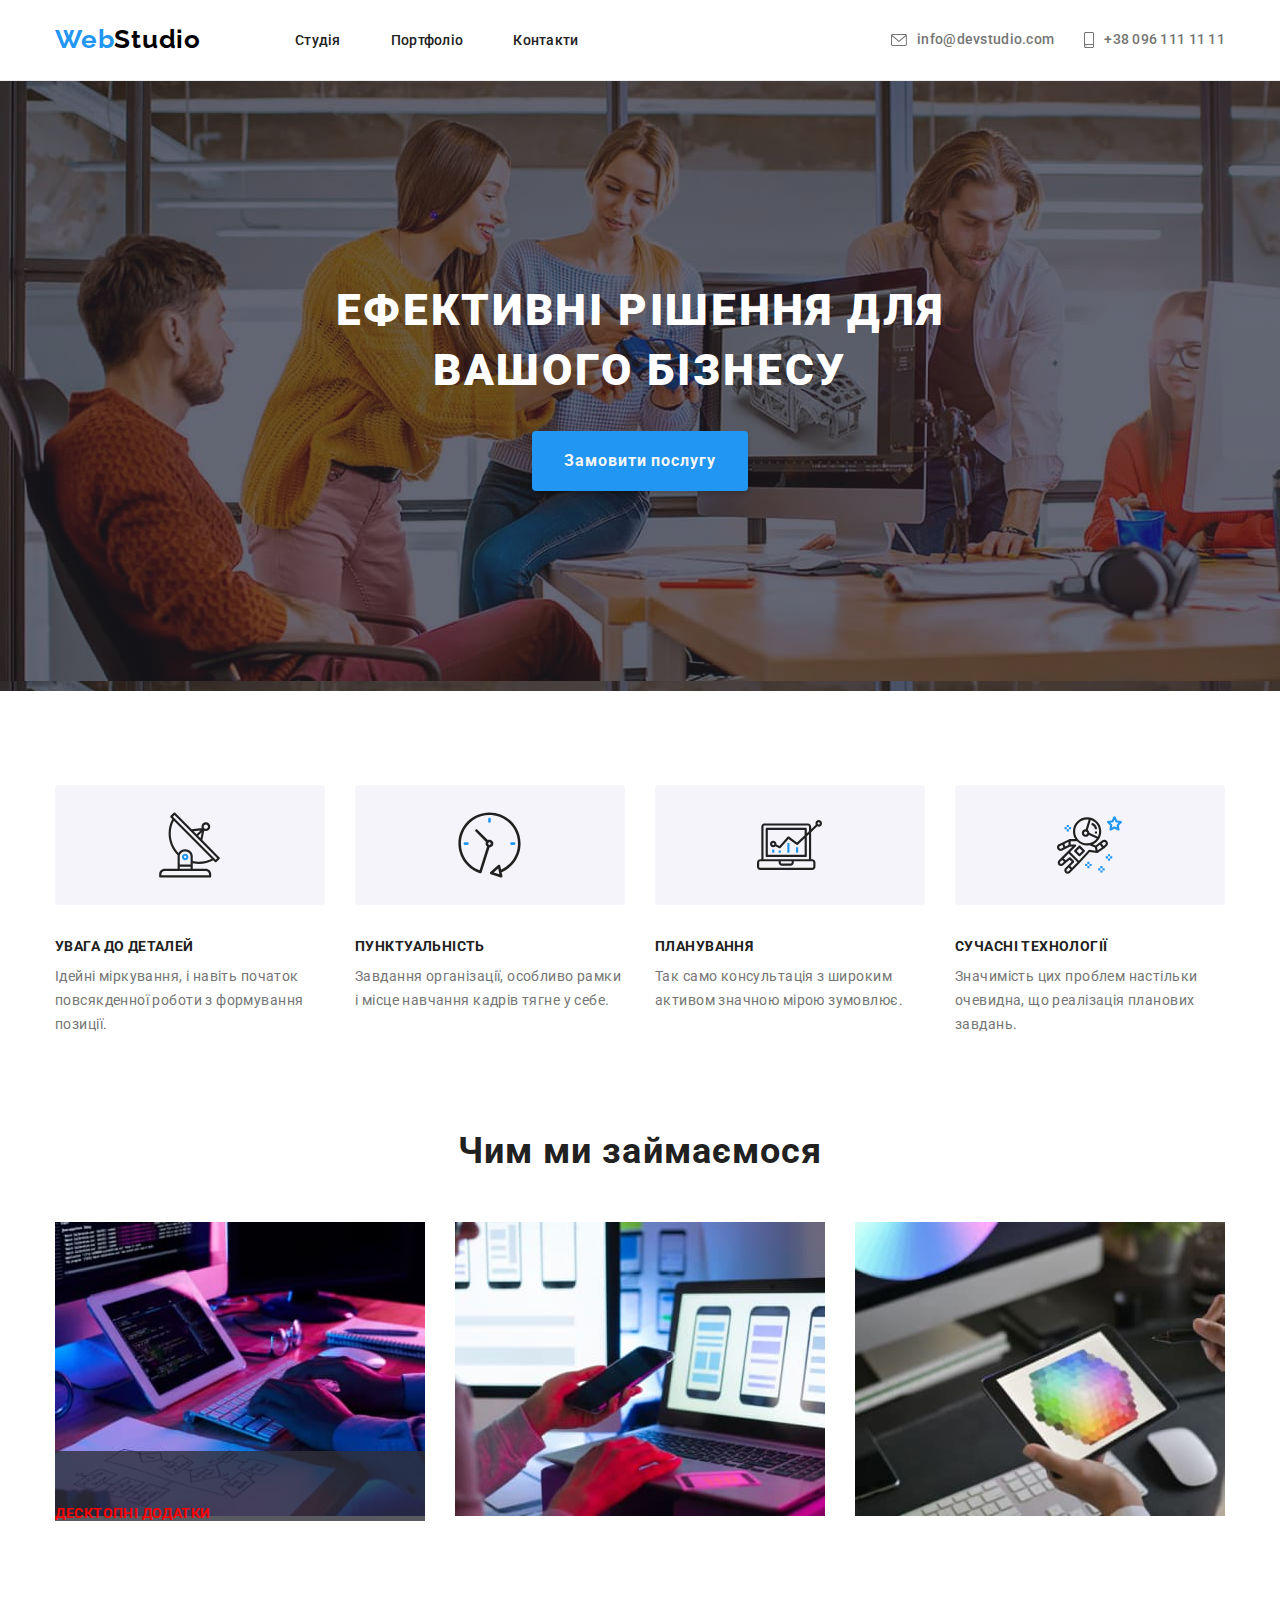
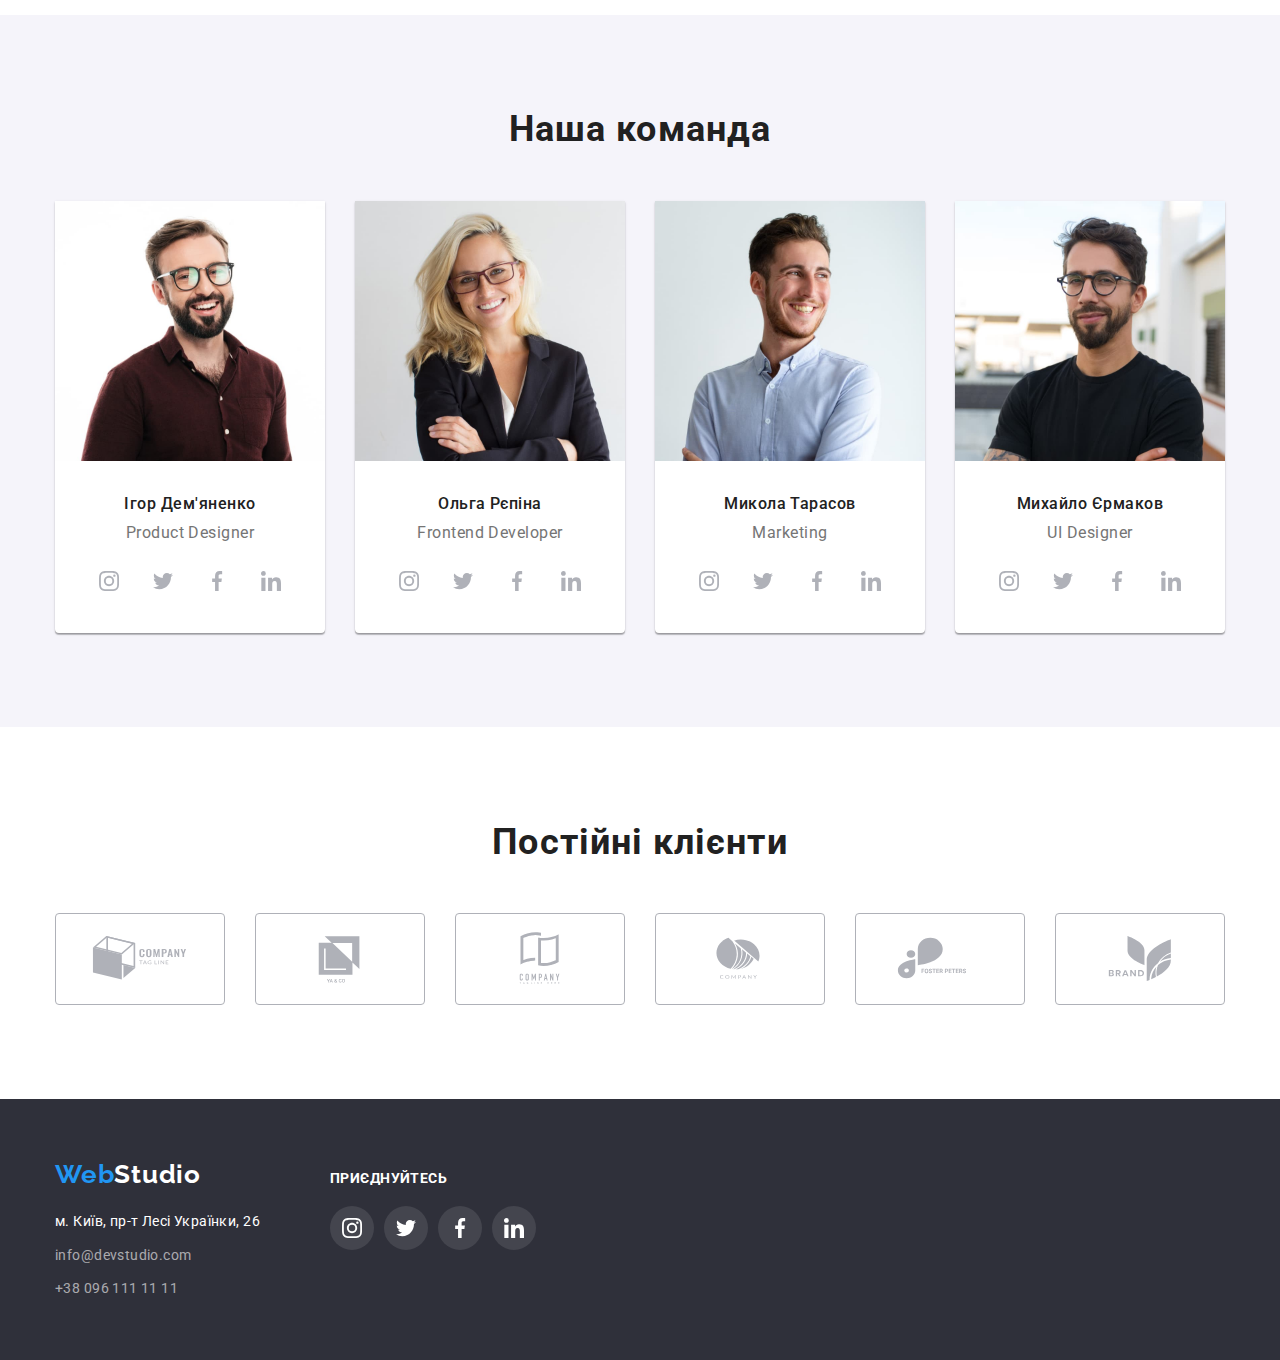
==== index.html @ efcede11 "Initial commit" ====
<!DOCTYPE html>
<html lang="uk">

<head>
  <meta charset="UTF-8">
  <meta http-equiv="X-UA-Compatible" content="IE=edge">
  <meta name="viewport" content="width=device-width, initial-scale=1.0">
  <title>homework</title>
  <link rel="preconnect" href="https://fonts.googleapis.com">
  <link rel="preconnect" href="https://fonts.gstatic.com" crossorigin>
  <link href="https://fonts.googleapis.com/css2?family=Raleway:wght@700&family=Roboto:wght@400;500;700;900&display=swap"
    rel="stylesheet">
  <link rel="stylesheet" href="https://cdnjs.cloudflare.com/ajax/libs/modern-normalize/1.0.0/modern-normalize.min.css">
  <link rel="stylesheet" href="./css/styles.css">
</head>





<body>

  <!--head-->


  <header class="border">

    <div class="container">
      <nav class="menu">
        <a class="logo-sait" href="./index.html"> <span style="color: #2196F3;">Web</span>Studio
        </a>
        <ul class="nav-item">
          <li class="item"><a class="nav-item-text" href="./index.html">Студія</a></li>
          <li class="item"><a class="nav-item-text" href="./portfolio.html">Портфоліо</a></li>
          <li class="item"><a class="nav-item-text" href="#">Контакти</a></li>
        </ul>

        <ul class="conts">

          <li class="contacts-item">

            <a class="contacts-text" href="mailto:info@devstudio.com">
              <svg class="icon-heder wewr " Width="16" Height="12">
                <use href="./img/symbol-defs.svg#icon-mail"></use>
              </svg>

              info@devstudio.com
            </a>
          </li>

          <li class="contacts-item">

            <a class="contacts-text" href="tel:+380961111111">
              <svg class="icon-heder wewr " Width="10" Height="16">
                <use href="./img/symbol-defs.svg#icon-tel"></use>
              </svg>
              +38 096 111 11 11
            </a>
          </li>
        </ul>

      </nav>
    </div>

  </header>


  <!--main-->

  <main>
    <section class="hero-section">
      <div class="container">
        <h1 class="hero-text">Ефективні рішення для вашого бізнесу</h1>
        <button class="main-batton" type="button">Замовити послугу</button>
      </div>
    </section>




    <section class="peculiarities">
      <div class="container">
        <ul class="marker">

          <li class="ddd">
            <div class="dddd">
              <svg class="icon-rectangle">
                <use class="aaa" width="65" height="70" href="./img/symbol-features.svg#icon-antenna">
                </use>
              </svg>
            </div>
            <h3 class="h3-text">увага до деталей</h3>
            <p class="p">Ідейні міркування, і навіть початок повсякденної роботи з формування позиції.</p>
          </li>



          <li class="ddd">
            <div class="dddd">
              <svg class="icon-rectangle">
                <use class="aaa" width="65" height="70" href="./img/symbol-features.svg#icon-clock">
                </use>
              </svg>
            </div>
            <h3 class="h3-text">пунктуальність</h3>
            <p class="p">Завдання організації, особливо рамки і місце навчання кадрів тягне у себе.</p>
          </li>


          <li class="ddd">
            <div class="dddd">
              <svg class="icon-rectangle">
                <use class="aaa" width="65" height="70" href="./img/symbol-features.svg#icon-diagram">
                </use>
              </svg>
            </div>
            <h3 class="h3-text">планування</h3>
            <p class="p">Так само консультація з широким активом значною мірою зумовлює.</p>
          </li>



          <li class="ddd">
            <div class="dddd">
              <svg class="icon-rectangle">
                <use class="aaa" width="65" height="70" href="./img/symbol-features.svg#icon-astronaut">
                </use>
              </svg>
            </div>
            <h3 class="h3-text">сучасні технології</h3>
            <p class="p">Значимість цих проблем настільки очевидна, що реалізація планових завдань.</p>
          </li>
        </ul>
      </div>
    </section>



    <!--Чим ми займаємося-->
    <section class="What">
      <div class="container">
        <h2 class="h2-text">Чим ми займаємося</h2>
        <ul class="foto">

          <li>
            <div class="product-thumb">
              <h2 class="decor-img">Десктопні додатки</h2>
              <img src="./img/web1.jpg" alt="Чим ми займаємося" width=370 height="294">

            </div>
          </li>
          <li><img src="./img/web2.jpg" alt="Чим ми займаємося" width=370 height="294"></li>
          <li><img src="./img/web3.jpg" alt="Чим ми займаємося" width=370 height="294"></li>


        </ul>
      </div>
    </section>


    <!--Наша команда-->

    <section class="team">
      <div class="container">
        <h2 class="our-team">Наша команда</h2>


        <div class="rrr">
          <li class="team-foto"><img src="./img/igor.jpg" alt="Наша команда" width="270" height="260">
            <p class="name-team">Ігор Дем'яненко</p>
            <h3 class="team-professions">Product Designer</h3>





            <ul class="team-socials">
              <li class="team-socials-item">
                <a href="#" class="team-socials-link">

                  <svg class="team-socials-icon" width=20 height=20>
                    <use href="./img/symbol-social.svg#icon-instagram"></use>
                  </svg>

                </a>
              </li>

              <li class="team-socials-item">
                <a href="#" class="team-socials-link">

                  <svg class="team-socials-icon" width=20 height=20>
                    <use href="./img/symbol-social.svg#icon-twitter"></use>
                  </svg>

                </a>
              </li>

              <li class="team-socials-item">
                <a href="#" class="team-socials-link">

                  <svg class="team-socials-icon" width=20 height=20>
                    <use href="./img/symbol-social.svg#icon-facebook"></use>
                  </svg>

                </a>
              </li>

              <li class="team-socials-item">
                <a href="#" class="team-socials-link">

                  <svg class="team-socials-icon" width=20 height=20>
                    <use href="./img/symbol-social.svg#icon-linkedin"></use>
                  </svg>

                </a>
              </li>

            </ul>



          <li class="team-foto"><img src="./img/olga.jpg" alt="Наша команда" width="270" height="260">
            <p class="name-team">Ольга Рєпіна</p>
            <h3 class="team-professions">Frontend Developer</h3>
            <ul class="team-socials">
              <li class="team-socials-item">
                <a href="#" class="team-socials-link">

                  <svg class="team-socials-icon" width=20 height=20>
                    <use href="./img/symbol-social.svg#icon-instagram"></use>
                  </svg>

                </a>
              </li>

              <li class="team-socials-item">
                <a href="#" class="team-socials-link">

                  <svg class="team-socials-icon" width=20 height=20>
                    <use href="./img/symbol-social.svg#icon-twitter"></use>
                  </svg>

                </a>
              </li>

              <li class="team-socials-item">
                <a href="#" class="team-socials-link">

                  <svg class="team-socials-icon" width=20 height=20>
                    <use href="./img/symbol-social.svg#icon-facebook"></use>
                  </svg>

                </a>
              </li>

              <li class="team-socials-item">
                <a href="#" class="team-socials-link">

                  <svg class="team-socials-icon" width=20 height=20>
                    <use href="./img/symbol-social.svg#icon-linkedin"></use>
                  </svg>

                </a>
              </li>

            </ul>

          </li>


          <li class="team-foto"><img src="./img/mykola.jpg" alt="Наша команда" width="270" height="260">
            <p class="name-team">Микола Тарасов</p>
            <h3 class="team-professions">Marketing</h3>
            <ul class="team-socials">
              <li class="team-socials-item">
                <a href="#" class="team-socials-link">

                  <svg class="team-socials-icon" width=20 height=20>
                    <use href="./img/symbol-social.svg#icon-instagram"></use>
                  </svg>

                </a>
              </li>

              <li class="team-socials-item">
                <a href="#" class="team-socials-link">

                  <svg class="team-socials-icon" width=20 height=20>
                    <use href="./img/symbol-social.svg#icon-twitter"></use>
                  </svg>

                </a>
              </li>

              <li class="team-socials-item">
                <a href="#" class="team-socials-link">

                  <svg class="team-socials-icon" width=20 height=20>
                    <use href="./img/symbol-social.svg#icon-facebook"></use>
                  </svg>

                </a>
              </li>

              <li class="team-socials-item">
                <a href="#" class="team-socials-link">

                  <svg class="team-socials-icon" width=20 height=20>
                    <use href="./img/symbol-social.svg#icon-linkedin"></use>
                  </svg>

                </a>
              </li>

            </ul>
          </li>

          <li class="team-foto"><img src="./img/myxailo.jpg" alt="Наша команда" width="270" height="260">
            <p class="name-team">Михайло Єрмаков</p>
            <h3 class="team-professions">UI Designer</h3>
            <ul class="team-socials">
              <li class="team-socials-item">
                <a href="#" class="team-socials-link">

                  <svg class="team-socials-icon" width=20 height=20>
                    <use href="./img/symbol-social.svg#icon-instagram"></use>
                  </svg>

                </a>
              </li>

              <li class="team-socials-item">
                <a href="#" class="team-socials-link">

                  <svg class="team-socials-icon" width=20 height=20>
                    <use href="./img/symbol-social.svg#icon-twitter"></use>
                  </svg>

                </a>
              </li>

              <li class="team-socials-item">
                <a href="#" class="team-socials-link">

                  <svg class="team-socials-icon" width=20 height=20>
                    <use href="./img/symbol-social.svg#icon-facebook"></use>
                  </svg>

                </a>
              </li>

              <li class="team-socials-item">
                <a href="#" class="team-socials-link">

                  <svg class="team-socials-icon" width=20 height=20>
                    <use href="./img/symbol-social.svg#icon-linkedin"></use>
                  </svg>

                </a>
              </li>

            </ul>

          </li>
        </div>


    </section>



    <section class="ikn">
      <div class="container">
        <h2 class="ikns">Постійні клієнти</h2>

        <ul class="clients-list">



          <li class="clients">

            <a class="clients-link" href="#" target="_blank">
              <svg class="icon-company" width="106" height="60">
                <use href="./img/symbol-clients.svg#icon-Logo6"></use>
              </svg>
            </a>

          </li>

          <li class="clients">
            <a class="clients-link" href="#" target="_blank">
              <svg class="icon-company" width="106" height="60">
                <use href="./img/symbol-clients.svg#icon-Logo1"></use>
              </svg>
            </a>
          </li>

          <li class="clients">
            <a class="clients-link" href="#" target="_blank">
              <svg class="icon-company" width="106" height="60">
                <use href="./img/symbol-clients.svg#icon-Logo2"></use>
              </svg>
            </a>
          </li>

          <li class="clients">
            <a class="clients-link" href="#" target="_blank">
              <svg class="icon-company" width="106" height="60">
                <use href="./img/symbol-clients.svg#icon-Logo3"></use>
              </svg>
            </a>
          </li>

          <li class="clients">
            <a class="clients-link" href="#" target="_blank">
              <svg class="icon-company" width="106" height="60">
                <use href="./img/symbol-clients.svg#icon-Logo4"></use>
              </svg>
            </a>
          </li>

          <li class="clients">
            <a class="clients-link" href="#" target="_blank">
              <svg class="icon-company" width="106" height="60">
                <use href="./img/symbol-clients.svg#icon-Logo5"></use>
              </svg>
            </a>
          </li>
        </ul>


      </div>

    </section>


    <!--footer-->

    <footer class="address">
      <div class="container">
        <div class="footer-socials">
          <div class="adress-items">
            <a class="logo-nav-address" href="./index.html"> <span style="color: #2196F3;">Web</span>Studio </a>


            <ul class="contacts">
              <li class="cont"><a class="cont-address-text" href="https://goo.gl/maps/hf1jpu9bbmZNbc6U8" target="_blank"
                  rel="noopener norreffer">м. Київ, пр-т Лесі
                  Українки, 26</a></li>
              <li class="cont"><a class="cont-mail-text" href="mailto:info@devstudio.com">info@devstudio.com</a></li>
              <li class="cont"><a class="cont-tel-tex" href="tel:+380961111111">+38 096 111 11 11</a></li>
            </ul>


          </div>



          <div class="conect-items">
            <p>приєднуйтесь</p>
            <ul class="connect-list">
              <li class="connect-item">
                <a href="#" class="connect-link">

                  <svg width=20 height=20>
                    <use href="./img/symbol-social.svg#icon-instagram"></use>
                  </svg>

                </a>
              </li>

              <li class="connect-item">
                <a href="#" class="connect-link">

                  <svg width=20 height=20>
                    <use href="./img/symbol-social.svg#icon-twitter"></use>
                  </svg>

                </a>
              </li>

              <li class="connect-item">
                <a href="#" class="connect-link">

                  <svg width=20 height=20>
                    <use href="./img/symbol-social.svg#icon-facebook"></use>
                  </svg>

                </a>
              </li>

              <li class="connect-item">
                <a href="#" class="connect-link">

                  <svg width=20 height=20>
                    <use href="./img/symbol-social.svg#icon-linkedin"></use>
                  </svg>

                </a>
              </li>


            </ul>


          </div>
        </div>

    </footer>


</body>

</html>
---- css/styles.css ----
:root {
  --best-color1: #2196f3;
  --best-color2: #f5f5f5;
  --best-color3: #212121;
  --best-color4: #757575;
  --best-color5: #f5f4fa;
  --best-color6: #2f303a;
  --best-color7: #000000;
  --best-color8: #ffffff;
  --best-color9: #ffffff99;
  --best-color10: #e60909;
}

/* reset */
h1,
h2,
h3,
h4,
h5,
h6,
p,
ul {
  margin: 0;
  padding: 0;
}
body {
  background-color: var(--best-color8);
  font-family: "Roboto", sans-serif;
  color: var(--best-color3);
  text-decoration: none;
}
.border {
  border-bottom-width: 1px;
  border-bottom-style: solid;
  border-bottom-color: #ececec;
}

.container {
  width: 1200px;
  margin: 0 auto;
  padding-left: 15px;
  padding-right: 15px;
}
.menu {
  display: flex;
  align-items: center;
  margin: auto;
}

.logo-sait {
  padding-top: 24px;
  padding-bottom: 25px;
  display: flex;
  font-family: "Raleway", sans-serif;
  font-size: 26px;
  font-weight: 700;
  line-height: 1.19;
  letter-spacing: 0.03em;
  color: var(--best-color7);
  text-decoration: none;
  font-style: normal;
  line-height: 31px;
}

.nav-item {
  margin-left: 94px;
  font-weight: 500;
  align-items: center;
  display: flex;
  list-style-type: none;
}
.nav-item-text {
  font-family: "Roboto", sans-serif;
  text-decoration: none;
  color: var(--best-color3);
  font-style: normal;
  font-size: 14px;
  line-height: 1.14;
  letter-spacing: 0.02em;
}
.nav-item .item + .item {
  margin-left: 50px;
}
.nav-item-text:focus {
  color: var(--best-color1);
}
.nav-item-text:hover {
  color: var(--best-color1);
}

/* mail-tel*/

.conts {
  margin-left: auto;
  display: flex;
  align-items: center;
}
.conts .contacts-item + .contacts-item{
margin-left: 30px;
}

.conect-items {
  display: inline-block;
  text-decoration: none;
  
}

.contacts-text {
  fill: #757575;
  display: flex;
  align-items: center;
  text-decoration: none;
  font-family: "Roboto", sans-serif;
  font-size: 14px;
  font-weight: 500;
  line-height: 1.14;
  letter-spacing: 0.02em;
  text-align: left;
  color: var(--best-color4);
}


li.contacts-item {
  list-style-type: none;
}

.icon-heder {
  color: #757575;
  display: flex;
  align-items: center;
}
.wewr{
  margin-right: 10px;
}
.contacts-text:hover {
  fill: #2196f3;
  color: var(--best-color1);
}

.contacts-text:focus {
  fill: #2196f3;
  color: var(--best-color1);
}
.hero-section {
}
.hero-section {
  background-color:#c4c4c4;
  background-image:linear-gradient(rgba(47, 48, 58, 0.4), rgba( 47, 48, 58, 0.4)), url(../img/team.jpg);
  border-top-width: 3px;
  display: block;
  text-align: center;
  padding-top: 200px;
  padding-bottom: 200px;
  margin: 0 auto;
}

.hero-text {
  text-transform: uppercase;
  color: white;
  font-size: 44px;
  font-weight: 900;
  line-height: 1.36;
  letter-spacing: 0.06em;
  text-align: center;
  max-width: 696px;
  margin: auto;
}

/* Ефективні рішення для вашого бізнесу */
.main-batton {
  background-color: var(--best-color6);
  display: block;
  margin: 0 auto;
  font-family: "roboto";
  border-radius: 4px;
  background-color: var(--best-color1);
  border-color: var(--brand-color1);
  color: var(--best-color2);
  padding: 15px 32px;
  font-size: 16px;
  font-weight: 700;
  line-height: 1.87;
  letter-spacing: 0.06em;
  text-align: center;
  text-decoration: none;
  cursor: pointer;
  text-decoration: none;
  margin-top: 30px;
  border: none;
  box-shadow: 0px 4px 4px rgba(0, 0, 0, 0.15);
}
.main-batton:focus {
  border-radius: 4px;
  background-color: #188ce8;
}
.main-batton:hover {
  background-color: #188ce8;
  box-shadow: 0px 4px 4px rgba(0, 0, 0, 0.15);
}
.main-batton:active {
  background-color: #188ce8;
}

.marker {
  gap: 30px;
  display: flex;
  list-style-type: none;
}
.peculiarities {
  padding-bottom: 94px;
  padding-top: 94px;
  display: block;
}

/*Чим ми займаємося */

.icon-rectangle {
  padding: 25px 102px 25px 102px;
  width: 270px;
  height: 120px;
  background: #f5f4fa;
  border-radius: 4px;
}
.What {
  padding-bottom: 94px;
}
.h3-text {
  margin-top: 30px;
  font-family: "Roboto", sans-serif;
  font-size: 14px;
  font-weight: 700;
  line-height: 1.14;
  letter-spacing: 0.03em;
  text-align: left;
  color: var(--best-color3);
  text-transform: uppercase;
  margin-bottom: 10px;
}

.p {
  font-family: "Roboto", sans-serif;
  font-size: 14px;
  line-height: 1.71;
  letter-spacing: 0.03em;
  text-align: left;
  color: var(--best-color4);
  width: 270px;
}
.foto {
  gap: 30px;
}
.h2-text {
  margin-bottom: 50px;
  font-family: "Roboto", sans-serif;
  font-size: 36px;
  font-weight: 700;
  line-height: 1.16;
  letter-spacing: 0.03em;
  text-align: center;
  color: var(--best-color3);
  text-align: center;
}

.product-thumb {
  position: relative;
}

.product-thumb::before {
  display: inline-block;
  position: absolute;
  content: "";
  width: 100%;
  height: 70px;
  bottom: 0%;
  background-color: rgba(47, 48, 58, 0.8);
}
.decor-img {
  width: 156px;
  height: 16px;
  display: inline-block;
  bottom: 0%;

  font-family: "Roboto";
  font-style: normal;
  font-weight: 700;
  font-size: 14px;
  line-height: 16px;
  text-align: center;
  letter-spacing: 0.03em;
  text-transform: uppercase;

  color: red;

  position: absolute;
}

/* Наша команда*/

.team {
  padding-top: 94px;
  padding-bottom: 94px;
}

.team-foto {
  box-shadow: 0px 1px 3px rgba(0, 0, 0, 0.12), 0px 1px 1px rgba(0, 0, 0, 0.14),
    0px 2px 1px rgba(0, 0, 0, 0.2);
  border-radius: 0px 0px 4px 4px;
  background-color: #ffffff;
  list-style-type: none;
}
.rrr {
  gap: 30px;
  display: flex;
}
.our-team {
  font-family: "Roboto", sans-serif;
  font-size: 36px;
  font-weight: 700;
  line-height: 1.16;
  letter-spacing: 0.03em;
  text-align: center;
  color: var(--best-color3);
  margin-bottom: 50px;
}
.name-team {
  padding-top: 30px;
  margin-bottom: 10px;
  font-family: "Roboto", sans-serif;
  font-size: 16px;
  font-weight: 500;
  line-height: 1.18;
  letter-spacing: 0.03em;
  text-align: center;
  color: var(--best-color3);
}
.team-professions {
  font-family: "Roboto", sans-serif;
  font-size: 16px;
  font-weight: 400;
  line-height: 1.18;
  letter-spacing: 0.03em;
  text-align: center;
  color: var(--best-color4);
}
.address {
  padding-top: 60px;
  padding-bottom: 60px;
  background-color: var(--best-color6);
}
.logo-nav-address {
  font-family: "Raleway", sans-serif;
  font-size: 26px;
  font-weight: 700;
  line-height: 1.19;
  letter-spacing: 0.03em;
  text-align: left;
  color: var(--best-color8);
  text-decoration: none;
  font-style: normal;
  margin-bottom: 20px;
  display: block;
}
.contacts {
  list-style-type: none;
  font-style: normal;
  display: block;
}

.cont-address-text {
  text-decoration: none;
  font-family: "Roboto", sans-serif;
  font-size: 14px;
  font-weight: 400;
  line-height: 1.71;
  letter-spacing: 0.03em;
  text-align: left;
  color: var(--best-color8);
}
.contacts :not(:last-child) {
  margin-bottom: 9px;
}

.cont-mail-text {
  text-decoration: none;
  height: 21px;
  width: 231px;
  left: 215px;
  top: 2235px;
  border-radius: nullpx;
  color: var(--best-color9);
  font-family: "Roboto", sans-serif;
  font-style: normal;
  font-weight: 400;
  font-size: 14px;
  line-height: 24px;
  letter-spacing: 0.03em;
}
.cont-tel-tex {
  text-decoration: none;
  height: 21px;
  width: 231px;
  left: 215px;
  top: 2235px;
  border-radius: nullpx;
  color: var(--best-color9);
  font-family: "Roboto", sans-serif;
  font-style: normal;
  font-weight: 400;
  font-size: 14px;
  line-height: 24px;

  letter-spacing: 0.03em;
}
.batton-portfolio {
  display: block;
  justify-content: center;
  display: flex;
  list-style-type: none;
  margin-bottom: 50px;
}
.prodjects {
  padding-top: 94px;
  padding-bottom: 94px;
}
.portfolio-batton:hover {
  color: var(--best-color8);
  background-color: var(--best-color1);
}
.portfolio-batton:active {
  cursor: pointer;
  color: var(--best-color8);
  background-color: var(--best-color1);
  font-family: "Roboto", sans-serif;
  font-size: 16px;
  font-weight: 500;
  line-height: 1.62;
  letter-spacing: 0.03em;
  text-align: center;
  border-style: none;
}
.portfolio-batton {
  border-radius: 4px;
  padding-left: 22px;
  padding-right: 22px;
  padding-top: 6px;
  padding-bottom: 6px;
  background-color: var(--best-color5);
  font-family: "Roboto", sans-serif;
  font-size: 16px;
  font-weight: 500;
  line-height: 1.62;
  letter-spacing: 0.03em;
  text-align: center;
  color: var(--best-color3);
  cursor: pointer;
  border: none;
}
.portfolio-batton:hover {
  box-shadow: 0px 3px 1px rgba(0, 0, 0, 0.1), 0px 1px 2px rgba(0, 0, 0, 0.08),
    0px 2px 2px rgba(0, 0, 0, 0.12);
}
.batton-portfolio .qq + .qq {
  margin-left: 8px;
}
.portfolio-batton:focus {
  border-radius: 4px;
  color: var(--best-color8);
  background-color: var(--best-color1);
}

.img {
  flex-wrap: wrap;
  display: flex;
  list-style-type: none;
  gap: 30px;
}
.img-shad-top {
  list-style-type: none;
  text-decoration: none;
  display: block;
}
.img-shad-top:hover {
  box-shadow: 0px 1px 1px rgba(0, 0, 0, 0.12), 0px 4px 4px rgba(0, 0, 0, 0.06),
    1px 4px 6px rgba(0, 0, 0, 0.16);
}

.img-shad-top:focus {
  box-shadow: 0px 1px 1px rgba(0, 0, 0, 0.12), 0px 4px 4px rgba(0, 0, 0, 0.06),
    1px 4px 6px rgba(0, 0, 0, 0.16);
}

.img-top {
  display: block;
  max-width: 100%;
  height: auto;
}
.img-structur {
  padding: 20px 24px;
  border: 1px solid #eeeeee;
  border-top: none;
}
.project-text {
  font-family: "Roboto", sans-serif;
  font-size: 18px;
  font-weight: 700;
  line-height: 2;
  letter-spacing: 0.06em;
  text-align: left;
  color: var(--best-color3);
}
.work {
  margin-top: 4px;
  font-family: "Roboto", sans-serif;
  font-size: 16px;
  font-weight: 400;
  line-height: 1.87;
  letter-spacing: 0.03em;
  text-align: left;
  color: var(--best-color4);
}

.foto {
  display: flex;
  list-style-type: none;
}
.team {
  background-color: var(--best-color5);
}

.one {
  flex: content;
}

.clients-list {
  display: flex;
  justify-content: center;
  align-items: center;
  gap: 30px;
  list-style: none;
  margin: 0;
  padding: 0;
  border: 0;
  font-size: 100%;
  font: inherit;
  vertical-align: baseline;
}
.clients {
}
/* постійнй кклієнти*/

.ikn {
  padding-top: 94px;
  padding-bottom: 94px;
}

.ikns {
  margin-bottom: 50px;
  text-align: center;
  font-family: "Roboto";
  font-style: normal;
  font-weight: 700;
  font-size: 36px;
  line-height: 42px;
  text-align: center;
  letter-spacing: 0.03em;

  color: #212121;
}

.clients-link {
  cursor: pointer;
  border: 1px solid #afb1b8;
  border-radius: 4px;
  display: flex;
  justify-content: center;
  align-items: center;
  fill: #afb1b8;
  width: 170px;
  height: 92px;
}
.clients-link:focus {
  border: 1px solid #2196f3;
  fill: #2196f3;
}
.clients-link:hover {
  border: 1px solid #2196f3;
  fill: #2196f3;
}

.team-socials {
  gap: 10px;
  list-style: none;
  display: flex;
  justify-content: center;
  margin: 16px 0px 30px 0px;
}
.team-socials-item {
  width: 44px;
  height: 44px;
}
.team-socials-link {
  display: flex;
  justify-content: center;
  align-items: center;
  width: 100%;
  height: 100%;
  background-color: #ffffff;
  border-radius: 50%;
}
.team-socials-icon {
  fill: #afb1b8;
}
.team-socials-icon:hover {
  fill: #ffffff;
}
.team-socials-link:hover {
  background-color: #2196f3;
}
.team-socials-link:hover .team-socials-icon {
  fill: #ffffff;
}
.team-socials-link:focus .team-socials-icon {
  fill: #ffffff;
}
.team-socials-link:focus {
  background-color: #2196f3;
}

.footer-socials {
  display: flex;
  align-items: baseline;
}

.adress-items {
margin-right: 70px;
}
.conect-items  {
  color: white;
  text-transform: uppercase;
  font-family: Roboto;
  font-size: 14px;
  font-weight: 700;
  line-height: 16px;
  letter-spacing: 0.03em;
  text-align: left;
}
.connect-list {
  list-style: none;
  display: flex;
  margin-top: 20px;
  gap: 10px;
}
.connect-link {
  fill: white;
  border-radius: 50%;
  background-color: #ffffff1a;
  padding: 12;
  display: flex;
  padding: 12px;
  margin: 0px;
}
.connect-link:hover {
  background-color: #2196f3;
}
.connect-link:focus {
  background-color: #2196f3;
}
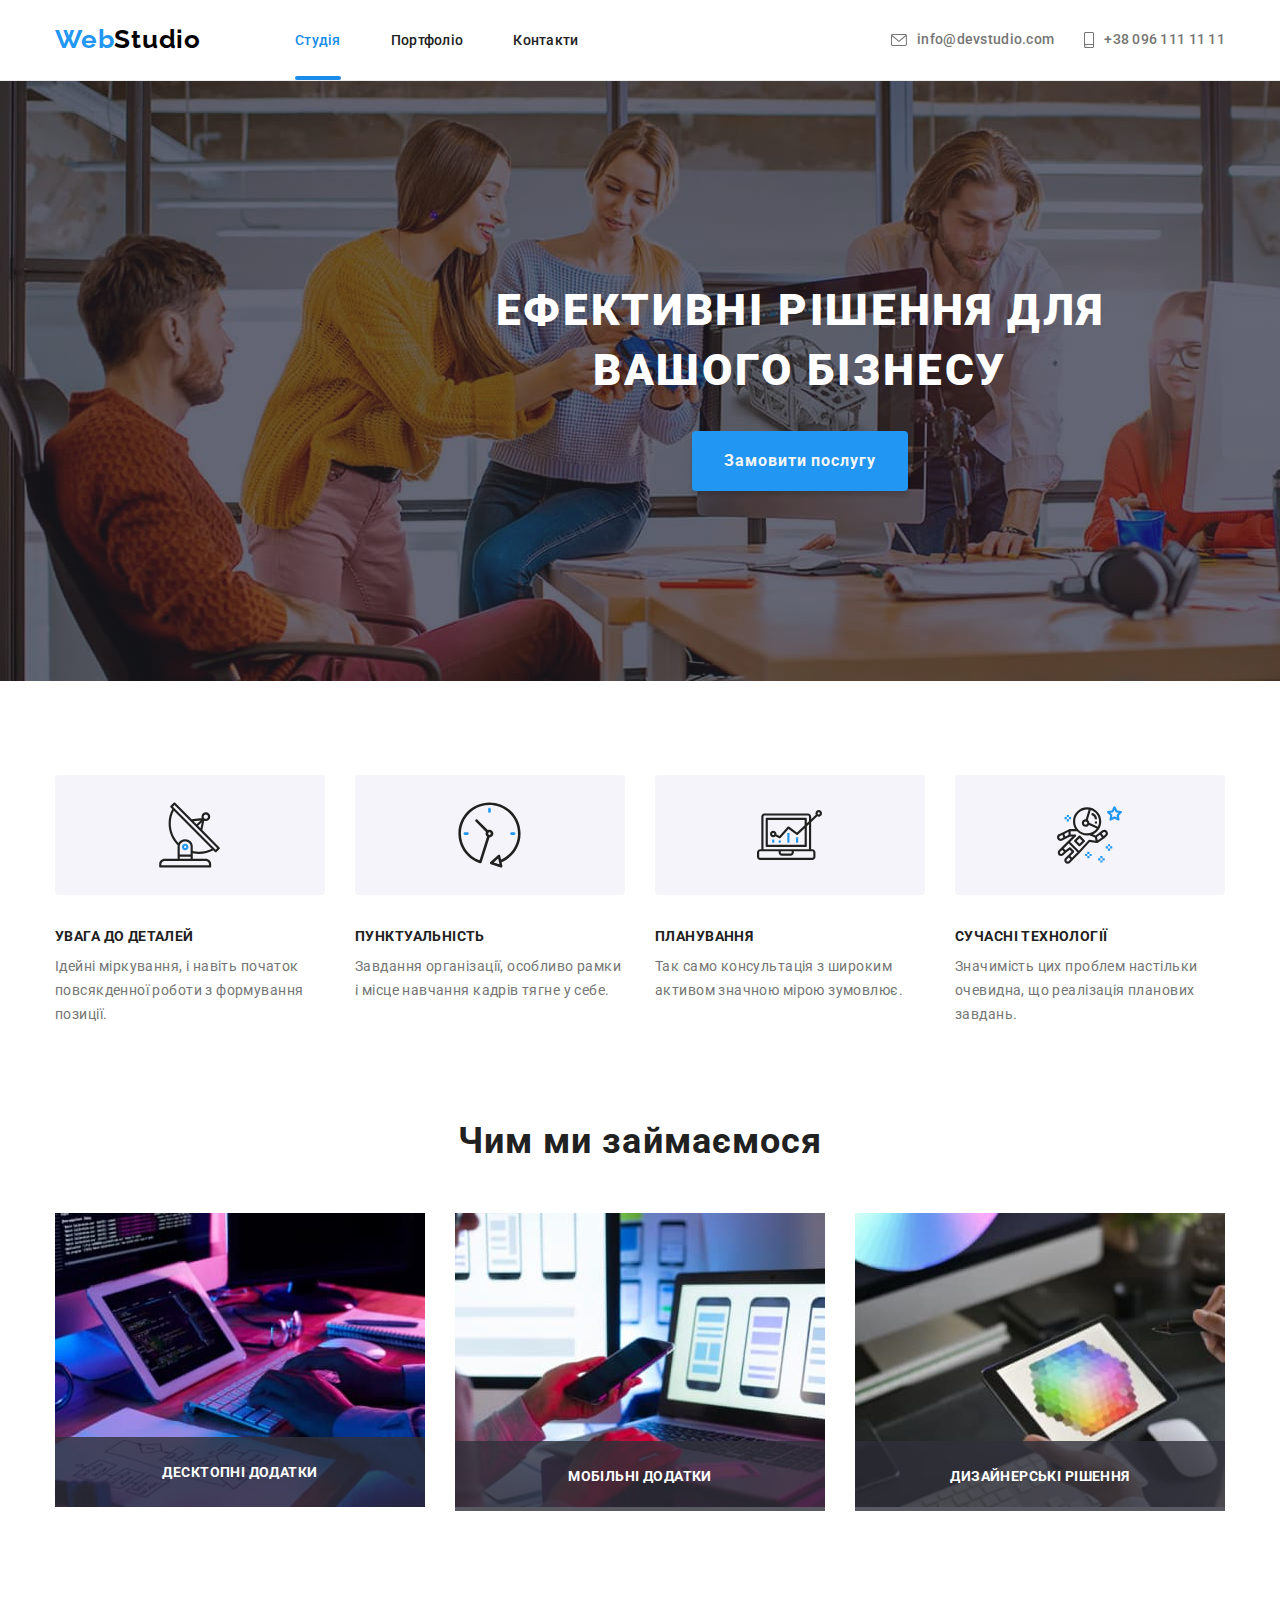
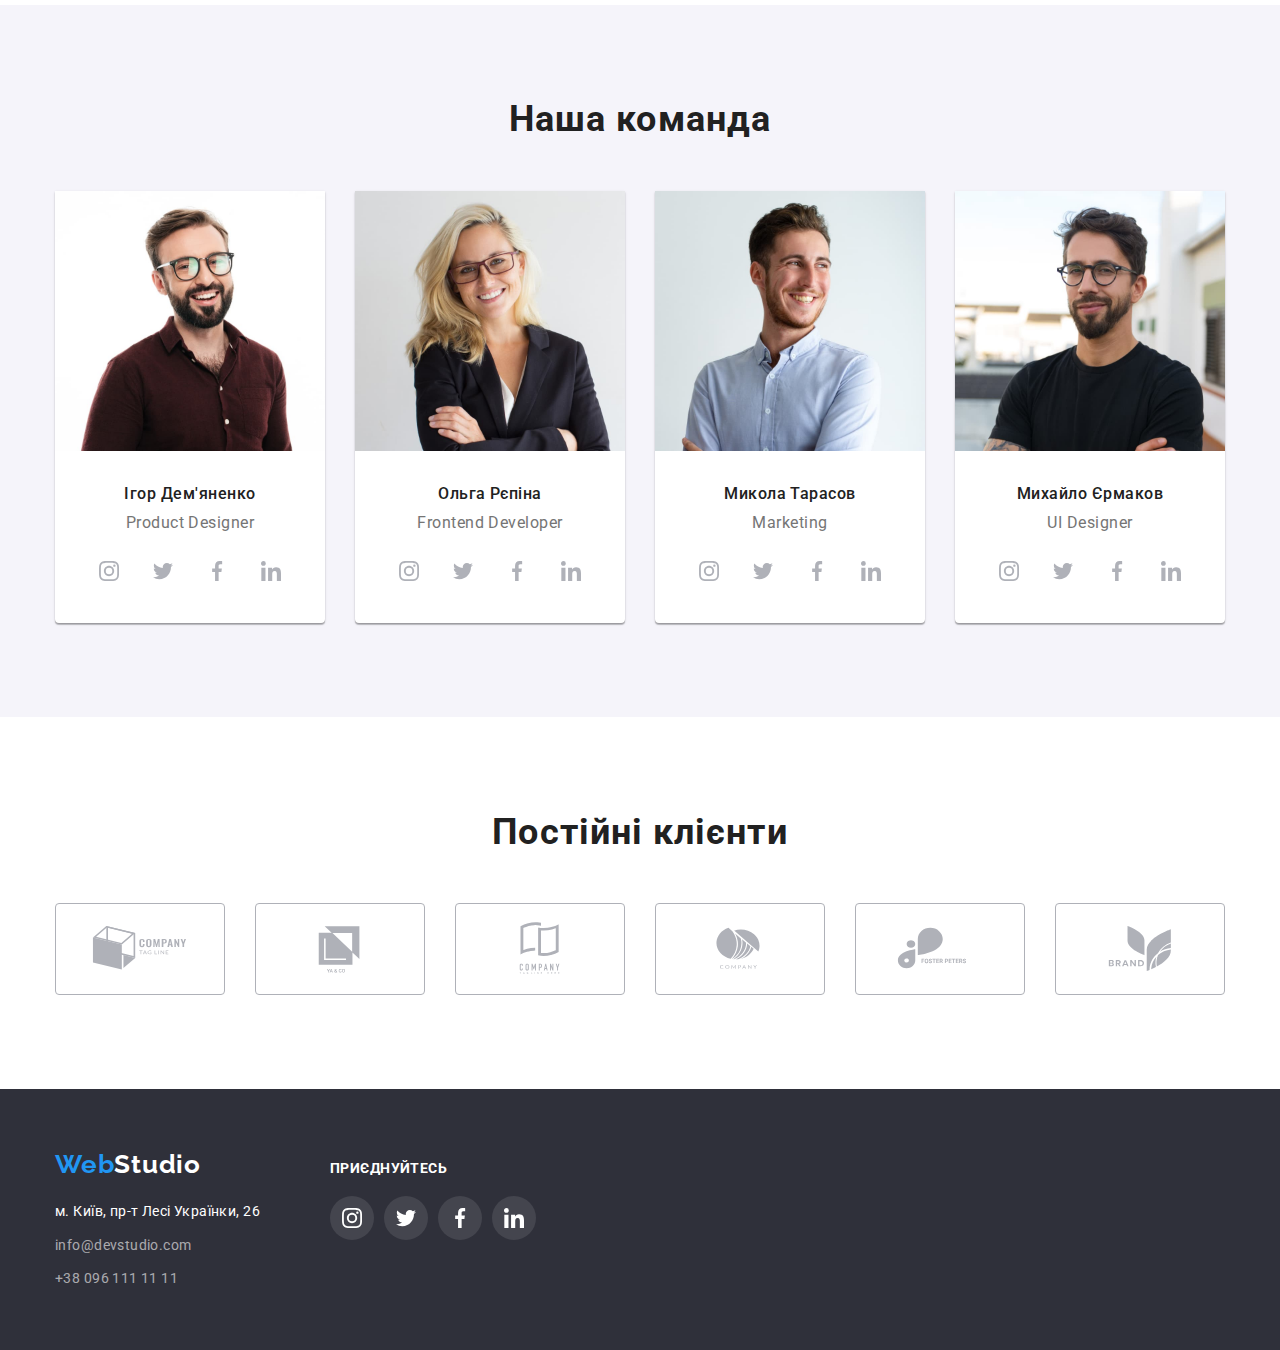
==== commit bc22cf77: "Add files via upload" ====
--- a/index.html
+++ b/index.html
@@ -30,17 +30,17 @@
         <a class="logo-sait" href="./index.html"> <span style="color: #2196F3;">Web</span>Studio
         </a>
         <ul class="nav-item">
-          <li class="item"><a class="nav-item-text" href="./index.html">Студія</a></li>
-          <li class="item"><a class="nav-item-text" href="./portfolio.html">Портфоліо</a></li>
-          <li class="item"><a class="nav-item-text" href="#">Контакти</a></li>
+          <li class="item"><a class="nav-item-text current" href="./index.html">Студія</a></li>
+          <li class="item"><a class="nav-item-text " href="./portfolio.html">Портфоліо</a></li>
+          <li class="item"><a class="nav-item-text " href="#">Контакти</a></li>
         </ul>
 
         <ul class="conts">
 
           <li class="contacts-item">
 
-            <a class="contacts-text" href="mailto:info@devstudio.com">
-              <svg class="icon-heder wewr " Width="16" Height="12">
+            <a class="contacts-text " href="mailto:info@devstudio.com">
+              <svg class="icon-heder " Width="16" Height="12">
                 <use href="./img/symbol-defs.svg#icon-mail"></use>
               </svg>
 
@@ -51,7 +51,7 @@
           <li class="contacts-item">
 
             <a class="contacts-text" href="tel:+380961111111">
-              <svg class="icon-heder wewr " Width="10" Height="16">
+              <svg class=" wewr icon-heder " Width="10" Height="16">
                 <use href="./img/symbol-defs.svg#icon-tel"></use>
               </svg>
               +38 096 111 11 11
@@ -71,7 +71,7 @@
     <section class="hero-section">
       <div class="container">
         <h1 class="hero-text">Ефективні рішення для вашого бізнесу</h1>
-        <button class="main-batton" type="button">Замовити послугу</button>
+        <button class="main-batton" data-modal-open type="button">Замовити послугу</button>
       </div>
     </section>
 
@@ -144,19 +144,31 @@
 
           <li>
             <div class="product-thumb">
+
               <h2 class="decor-img">Десктопні додатки</h2>
               <img src="./img/web1.jpg" alt="Чим ми займаємося" width=370 height="294">
 
             </div>
-          </li>
-          <li><img src="./img/web2.jpg" alt="Чим ми займаємося" width=370 height="294"></li>
-          <li><img src="./img/web3.jpg" alt="Чим ми займаємося" width=370 height="294"></li>
-
+
+
+          </li>
+
+          <div class="product-thumb">
+            <h2 class="decor-img">Мобільні додатки</h2>
+            <li><img src="./img/web2.jpg" alt="Чим ми займаємося" width=370 height="294"></li>
+          </div>
+
+
+          <div class="product-thumb">
+
+            <h2 class="decor-img">Дизайнерські рішення</h2>
+            <li><img src="./img/web3.jpg" alt="Чим ми займаємося" width=370 height="294"></li>
+
+          </div>
 
         </ul>
       </div>
     </section>
-
 
     <!--Наша команда-->
 
@@ -318,53 +330,43 @@
           <li class="team-foto"><img src="./img/myxailo.jpg" alt="Наша команда" width="270" height="260">
             <p class="name-team">Михайло Єрмаков</p>
             <h3 class="team-professions">UI Designer</h3>
+            
             <ul class="team-socials">
-              <li class="team-socials-item">
-                <a href="#" class="team-socials-link">
-
+
+              <li class="team-socials-item">
+                <a href="#" class="team-socials-link">
                   <svg class="team-socials-icon" width=20 height=20>
                     <use href="./img/symbol-social.svg#icon-instagram"></use>
                   </svg>
-
-                </a>
-              </li>
-
-              <li class="team-socials-item">
-                <a href="#" class="team-socials-link">
-
+                </a>
+              </li>
+
+              <li class="team-socials-item">
+                <a href="#" class="team-socials-link">
                   <svg class="team-socials-icon" width=20 height=20>
                     <use href="./img/symbol-social.svg#icon-twitter"></use>
                   </svg>
-
-                </a>
-              </li>
-
-              <li class="team-socials-item">
-                <a href="#" class="team-socials-link">
-
+                </a>
+              </li>
+
+              <li class="team-socials-item">
+                <a href="#" class="team-socials-link">
                   <svg class="team-socials-icon" width=20 height=20>
                     <use href="./img/symbol-social.svg#icon-facebook"></use>
                   </svg>
-
-                </a>
-              </li>
-
-              <li class="team-socials-item">
-                <a href="#" class="team-socials-link">
-
+                </a>
+              </li>
+
+              <li class="team-socials-item">
+                <a href="#" class="team-socials-link">
                   <svg class="team-socials-icon" width=20 height=20>
                     <use href="./img/symbol-social.svg#icon-linkedin"></use>
                   </svg>
-
-                </a>
-              </li>
-
+                </a>
+              </li>
             </ul>
-
           </li>
         </div>
-
-
     </section>
 
 
@@ -375,16 +377,12 @@
 
         <ul class="clients-list">
 
-
-
           <li class="clients">
-
             <a class="clients-link" href="#" target="_blank">
               <svg class="icon-company" width="106" height="60">
                 <use href="./img/symbol-clients.svg#icon-Logo6"></use>
               </svg>
             </a>
-
           </li>
 
           <li class="clients">
@@ -426,9 +424,8 @@
               </svg>
             </a>
           </li>
+
         </ul>
-
-
       </div>
 
     </section>
@@ -437,12 +434,12 @@
     <!--footer-->
 
     <footer class="address">
+
+
       <div class="container">
         <div class="footer-socials">
           <div class="adress-items">
             <a class="logo-nav-address" href="./index.html"> <span style="color: #2196F3;">Web</span>Studio </a>
-
-
             <ul class="contacts">
               <li class="cont"><a class="cont-address-text" href="https://goo.gl/maps/hf1jpu9bbmZNbc6U8" target="_blank"
                   rel="noopener norreffer">м. Київ, пр-т Лесі
@@ -450,8 +447,6 @@
               <li class="cont"><a class="cont-mail-text" href="mailto:info@devstudio.com">info@devstudio.com</a></li>
               <li class="cont"><a class="cont-tel-tex" href="tel:+380961111111">+38 096 111 11 11</a></li>
             </ul>
-
-
           </div>
 
 
@@ -461,54 +456,54 @@
             <ul class="connect-list">
               <li class="connect-item">
                 <a href="#" class="connect-link">
-
                   <svg width=20 height=20>
                     <use href="./img/symbol-social.svg#icon-instagram"></use>
                   </svg>
-
                 </a>
               </li>
 
               <li class="connect-item">
                 <a href="#" class="connect-link">
-
                   <svg width=20 height=20>
                     <use href="./img/symbol-social.svg#icon-twitter"></use>
                   </svg>
-
                 </a>
               </li>
 
               <li class="connect-item">
                 <a href="#" class="connect-link">
-
                   <svg width=20 height=20>
                     <use href="./img/symbol-social.svg#icon-facebook"></use>
                   </svg>
-
                 </a>
               </li>
 
               <li class="connect-item">
                 <a href="#" class="connect-link">
-
                   <svg width=20 height=20>
                     <use href="./img/symbol-social.svg#icon-linkedin"></use>
                   </svg>
-
-                </a>
-              </li>
-
-
+                </a>
+              </li>
             </ul>
-
-
           </div>
         </div>
 
+
+
     </footer>
 
-
+    <div class="backdrop is-hidden" data-modal>
+      <div class="modal">
+        <buttom class="btn-modal-close" data-modal-close>
+          <svg class="modal-close-icon" width="18" height="18">
+            <use href="./img/symbol-features.svg#icon-close"></use>
+          </svg>
+        </buttom>
+      </div>
+    </div>
+
+    <script src="./js/modal.js"></script>
 </body>
 
 </html>--- a/css/styles.css
+++ b/css/styles.css
@@ -9,6 +9,7 @@
   --best-color8: #ffffff;
   --best-color9: #ffffff99;
   --best-color10: #e60909;
+  animation-color11: cubic-bezier(0.4, 0, 0.2, 1), color 600ms linear;
 }
 
 /* reset */
@@ -70,6 +71,7 @@
   list-style-type: none;
 }
 .nav-item-text {
+  padding: 32px 0;
   font-family: "Roboto", sans-serif;
   text-decoration: none;
   color: var(--best-color3);
@@ -77,7 +79,24 @@
   font-size: 14px;
   line-height: 1.14;
   letter-spacing: 0.02em;
-}
+  transition: cubic-bezier(0.4, 0, 0.2, 1), color 250ms linear;
+}
+
+.nav-item-text.current {
+  color: #188ce8;
+  position: relative;
+}
+.current:after {
+  content: "";
+  position: absolute;
+  background: #188ce8;
+  border-radius: 2px;
+  height: 4px;
+  width: 100%;
+  left: 0%;
+  bottom: 0%;
+}
+
 .nav-item .item + .item {
   margin-left: 50px;
 }
@@ -95,17 +114,17 @@
   display: flex;
   align-items: center;
 }
-.conts .contacts-item + .contacts-item{
-margin-left: 30px;
+.conts .contacts-item + .contacts-item {
+  margin-left: 30px;
 }
 
 .conect-items {
   display: inline-block;
   text-decoration: none;
-  
 }
 
 .contacts-text {
+  padding: 32px 0;
   fill: #757575;
   display: flex;
   align-items: center;
@@ -117,8 +136,8 @@
   letter-spacing: 0.02em;
   text-align: left;
   color: var(--best-color4);
-}
-
+  transition: cubic-bezier(0.4, 0, 0.2, 1), color 250ms linear;
+}
 
 li.contacts-item {
   list-style-type: none;
@@ -128,10 +147,10 @@
   color: #757575;
   display: flex;
   align-items: center;
-}
-.wewr{
   margin-right: 10px;
-}
+  transition: cubic-bezier(0.4, 0, 0.2, 1), 250ms linear;
+}
+
 .contacts-text:hover {
   fill: #2196f3;
   color: var(--best-color1);
@@ -141,17 +160,27 @@
   fill: #2196f3;
   color: var(--best-color1);
 }
+
+/* Ефективні рішення для вашого бізнесу */
+
 .hero-section {
-}
-.hero-section {
-  background-color:#c4c4c4;
-  background-image:linear-gradient(rgba(47, 48, 58, 0.4), rgba( 47, 48, 58, 0.4)), url(../img/team.jpg);
+  background-repeat: no-repeat;
+  background-color: #c4c4c4;
+  background-image: linear-gradient(
+      rgba(47, 48, 58, 0.4),
+      rgba(47, 48, 58, 0.4)
+    ),
+    url(../img/team.jpg);
   border-top-width: 3px;
   display: block;
   text-align: center;
   padding-top: 200px;
   padding-bottom: 200px;
   margin: 0 auto;
+  width: 1600px;
+  height: 600px;
+  left: 0px;
+  top: 80px;
 }
 
 .hero-text {
@@ -166,7 +195,6 @@
   margin: auto;
 }
 
-/* Ефективні рішення для вашого бізнесу */
 .main-batton {
   background-color: var(--best-color6);
   display: block;
@@ -188,6 +216,7 @@
   margin-top: 30px;
   border: none;
   box-shadow: 0px 4px 4px rgba(0, 0, 0, 0.15);
+  transition: background-color 250ms linear;
 }
 .main-batton:focus {
   border-radius: 4px;
@@ -263,6 +292,9 @@
 
 .product-thumb {
   position: relative;
+  display: flex;
+  align-items: center;
+  justify-content: center;
 }
 
 .product-thumb::before {
@@ -275,11 +307,6 @@
   background-color: rgba(47, 48, 58, 0.8);
 }
 .decor-img {
-  width: 156px;
-  height: 16px;
-  display: inline-block;
-  bottom: 0%;
-
   font-family: "Roboto";
   font-style: normal;
   font-weight: 700;
@@ -288,8 +315,8 @@
   text-align: center;
   letter-spacing: 0.03em;
   text-transform: uppercase;
-
-  color: red;
+  bottom: 27px;
+  color: #ffffff;
 
   position: absolute;
 }
@@ -417,6 +444,9 @@
   display: flex;
   list-style-type: none;
   margin-bottom: 50px;
+}
+.batton-portfolio .qq + .qq {
+  margin-left: 8px;
 }
 .prodjects {
   padding-top: 94px;
@@ -454,13 +484,15 @@
   color: var(--best-color3);
   cursor: pointer;
   border: none;
+  transition: cubic-bezier(0.4, 0, 0.2, 1), color 250ms linear;
+}
+
+.portfolio-batton {
+  transition: background-color cubic-bezier(0.4, 0, 0.2, 1), 250ms linear;
 }
 .portfolio-batton:hover {
   box-shadow: 0px 3px 1px rgba(0, 0, 0, 0.1), 0px 1px 2px rgba(0, 0, 0, 0.08),
     0px 2px 2px rgba(0, 0, 0, 0.12);
-}
-.batton-portfolio .qq + .qq {
-  margin-left: 8px;
 }
 .portfolio-batton:focus {
   border-radius: 4px;
@@ -474,11 +506,55 @@
   list-style-type: none;
   gap: 30px;
 }
+.img-shad {
+  transition: cubic-bezier(0.4, 0, 0.2, 1), color 250ms linear;
+}
 .img-shad-top {
+  transition: box-shadow cubic-bezier(0.4, 0, 0.2, 1), 250ms linear;
   list-style-type: none;
   text-decoration: none;
   display: block;
 }
+
+.img-wrapper {
+  position: relative;
+  overflow: hidden;
+}
+
+.opis {
+  position: absolute;
+  width: 322px;
+  height: 168px;
+  left: 239px;
+  top: 323px;
+  font-family: "Roboto";
+  font-style: normal;
+  font-weight: 400;
+  font-size: 18px;
+  line-height: 28px;
+  letter-spacing: 0.03em;
+
+  top: 0;
+  left: 0;
+  width: 100%;
+  height: 100%;
+  color: #ffffff;
+  padding-top: 63px;
+  padding-left: 24px;
+  background-color: rgba(33, 150, 243, 0.9);
+  overflow: auto;
+  transform: translateY(100%);
+  transition: transform 250ms linear;
+}
+
+.img-shad-top:hover .opis {
+  transform: translateY(0%);
+}
+
+.img-shad-top:focus .opis {
+  transform: translateY(0%);
+}
+
 .img-shad-top:hover {
   box-shadow: 0px 1px 1px rgba(0, 0, 0, 0.12), 0px 4px 4px rgba(0, 0, 0, 0.06),
     1px 4px 6px rgba(0, 0, 0, 0.16);
@@ -578,6 +654,10 @@
   width: 170px;
   height: 92px;
 }
+.clients-link {
+  transition: fill cubic-bezier(0.4, 0, 0.2, 1), 250ms linear;
+}
+
 .clients-link:focus {
   border: 1px solid #2196f3;
   fill: #2196f3;
@@ -606,10 +686,14 @@
   height: 100%;
   background-color: #ffffff;
   border-radius: 50%;
-}
+  transition: background-color cubic-bezier(0.4, 0, 0.2, 1), 250ms linear;
+}
+
 .team-socials-icon {
   fill: #afb1b8;
-}
+  transition: fill cubic-bezier(0.4, 0, 0.2, 1), 250ms linear;
+}
+
 .team-socials-icon:hover {
   fill: #ffffff;
 }
@@ -632,9 +716,9 @@
 }
 
 .adress-items {
-margin-right: 70px;
-}
-.conect-items  {
+  margin-right: 70px;
+}
+.conect-items {
   color: white;
   text-transform: uppercase;
   font-family: Roboto;
@@ -658,6 +742,7 @@
   display: flex;
   padding: 12px;
   margin: 0px;
+  transition: background-color cubic-bezier(0.4, 0, 0.2, 1), 250ms linear;
 }
 .connect-link:hover {
   background-color: #2196f3;
@@ -665,3 +750,44 @@
 .connect-link:focus {
   background-color: #2196f3;
 }
+
+.backdrop {
+  position: fixed;
+  top: 0;
+  left: 0;
+  width: 100%;
+  height: 100%;
+  background: rgba(0, 0, 0, 0.2);
+  z-index: 100;
+  transition: opacity 250ms linear, visibility 250ms linear;
+}
+.backdrop.is-hidden {
+  visibility: hidden;
+  opacity: 0;
+  pointer-events: none;
+}
+.modal {
+  position: absolute;
+  width: 528px;
+  height: 581px;
+  background-color: #ffffff;
+  top: 50%;
+  left: 50%;
+  transform: translate(-50%, -50%);
+}
+.btn-modal-close {
+  position: absolute;
+  top: 8px;
+  right: 8px;
+  width: 30px;
+  height: 30px;
+  border: 1px solid rgba(0, 0, 0, 0.1);
+  background-color: transparent;
+  padding: 0;
+  border-radius: 50%;
+  display: flex;
+  justify-content: center;
+  align-items: center;
+}
+.modal-close-icon {
+}
